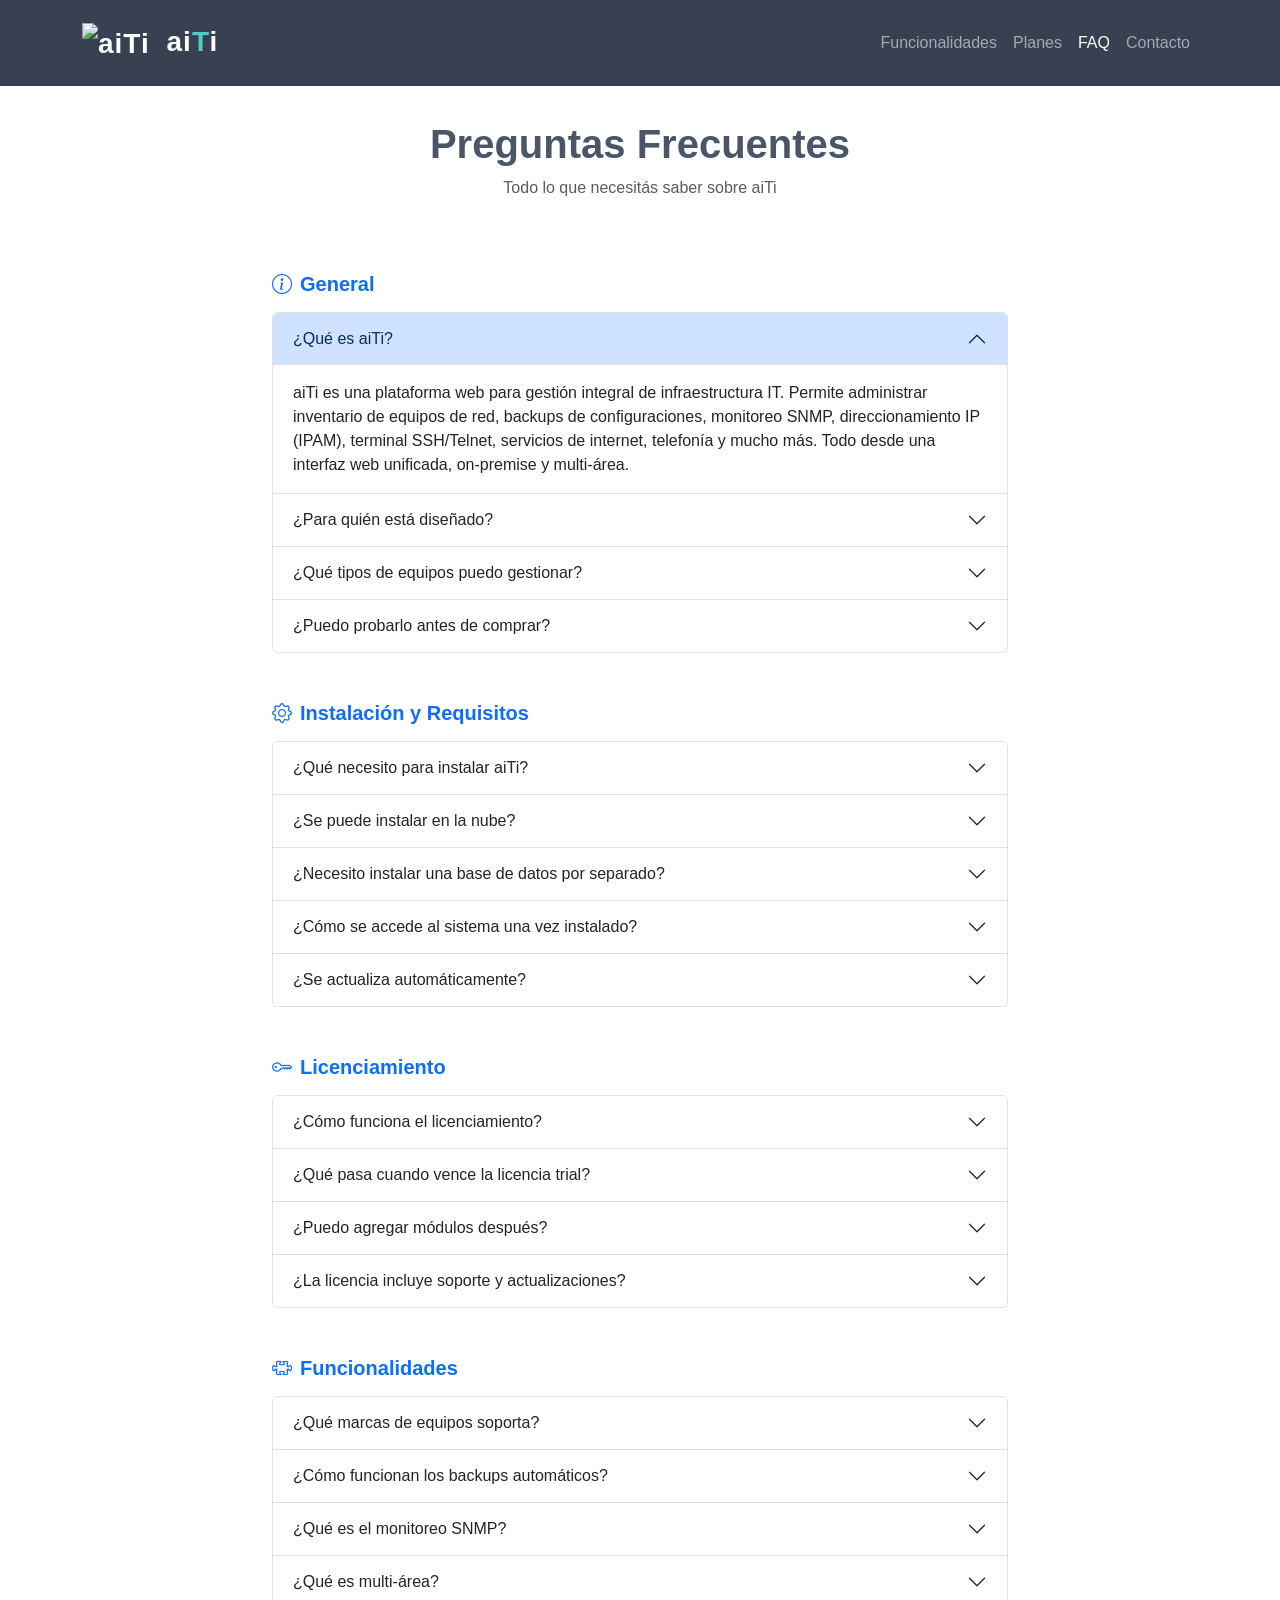
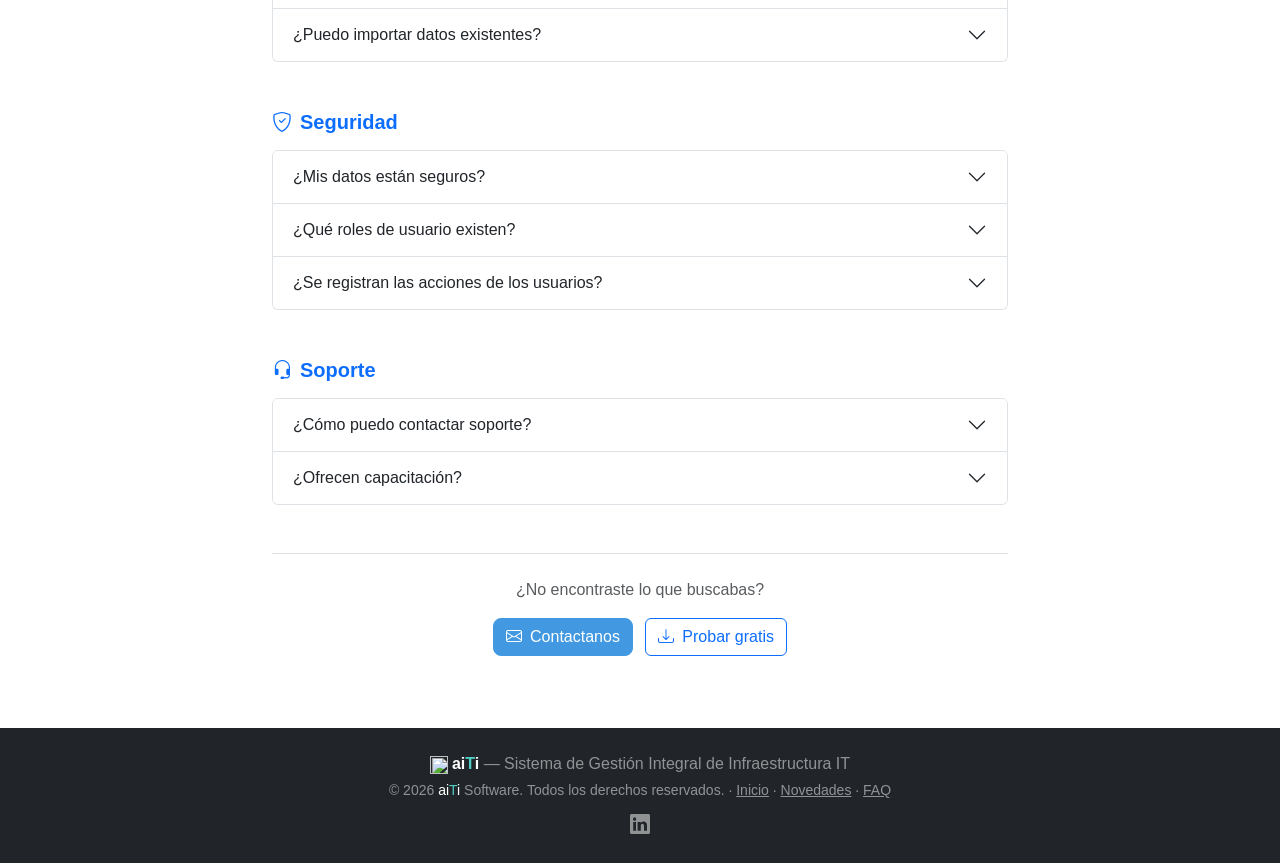
==== faq.html @ d8a9016a "feat: FAQ actualizada, novedades, imagenes LinkedIn, OG tags en todas las paginas" ====
<!DOCTYPE html>
<html lang="es">
<head>
    <meta charset="UTF-8">
    <meta name="viewport" content="width=device-width, initial-scale=1.0">
    <title>Preguntas Frecuentes - aiTi</title>
    <link rel="icon" type="image/svg+xml" href="img/favicon.svg">
    <meta name="description" content="Preguntas frecuentes sobre aiTi: instalación, licencias, funcionalidades, requisitos y soporte.">

    <!-- Open Graph -->
    <meta property="og:title" content="FAQ - aiTi">
    <meta property="og:description" content="Respuestas a las preguntas más comunes sobre aiTi.">
    <meta property="og:image" content="https://aiti.com.ar/img/og-cover.png">
    <meta property="og:url" content="https://aiti.com.ar/faq.html">

    <!-- Bootstrap 5 -->
    <link href="https://cdn.jsdelivr.net/npm/bootstrap@5.3.0/dist/css/bootstrap.min.css" rel="stylesheet">
    <link href="https://cdn.jsdelivr.net/npm/bootstrap-icons@1.10.0/font/bootstrap-icons.css" rel="stylesheet">
    <link href="css/style.css" rel="stylesheet">

    <!-- Google Analytics -->
    <script async src="https://www.googletagmanager.com/gtag/js?id=G-GTPKG0YPS8"></script>
    <script>
        window.dataLayer = window.dataLayer || [];
        function gtag(){dataLayer.push(arguments);}
        gtag('js', new Date());
        gtag('config', 'G-GTPKG0YPS8');
    </script>
</head>
<body>

    <!-- Navbar -->
    <nav class="navbar navbar-expand-lg navbar-dark fixed-top" id="mainNav" style="background: rgba(45, 55, 72, 0.95); backdrop-filter: blur(10px);">
        <div class="container">
            <a class="navbar-brand fw-bold fs-3" href="index.html">
                <img src="img/logo_aiti_icon.svg" alt="aiTi" width="40" height="40" class="me-2" style="vertical-align: middle;">
                <span style="color:#fff;">ai</span><span style="color:#4ECDC4;">T</span><span style="color:#fff;">i</span>
            </a>
            <button class="navbar-toggler" type="button" data-bs-toggle="collapse" data-bs-target="#navbarNav">
                <span class="navbar-toggler-icon"></span>
            </button>
            <div class="collapse navbar-collapse" id="navbarNav">
                <ul class="navbar-nav ms-auto">
                    <li class="nav-item"><a class="nav-link" href="index.html#funcionalidades">Funcionalidades</a></li>
                    <li class="nav-item"><a class="nav-link" href="index.html#planes">Planes</a></li>
                    <li class="nav-item"><a class="nav-link active" href="faq.html">FAQ</a></li>
                    <li class="nav-item"><a class="nav-link" href="index.html#contacto">Contacto</a></li>
                </ul>
            </div>
        </div>
    </nav>

    <!-- Header -->
    <section class="py-5" style="padding-top: 120px !important;">
        <div class="container">
            <div class="text-center mb-5">
                <h1 class="fw-bold">Preguntas Frecuentes</h1>
                <p class="text-muted">Todo lo que necesitás saber sobre aiTi</p>
            </div>

            <div class="row justify-content-center">
                <div class="col-lg-8">

                    <!-- GENERAL -->
                    <h5 class="fw-bold mt-4 mb-3 text-primary"><i class="bi bi-info-circle me-2"></i>General</h5>

                    <div class="accordion" id="faqGeneral">
                        <div class="accordion-item">
                            <h2 class="accordion-header">
                                <button class="accordion-button" type="button" data-bs-toggle="collapse" data-bs-target="#g1">
                                    ¿Qué es aiTi?
                                </button>
                            </h2>
                            <div id="g1" class="accordion-collapse collapse show" data-bs-parent="#faqGeneral">
                                <div class="accordion-body">
                                    aiTi es una plataforma web para gestión integral de infraestructura IT. Permite administrar inventario de equipos de red, backups de configuraciones, monitoreo SNMP, direccionamiento IP (IPAM), terminal SSH/Telnet, servicios de internet, telefonía y mucho más. Todo desde una interfaz web unificada, on-premise y multi-área.
                                </div>
                            </div>
                        </div>
                        <div class="accordion-item">
                            <h2 class="accordion-header">
                                <button class="accordion-button collapsed" type="button" data-bs-toggle="collapse" data-bs-target="#g2">
                                    ¿Para quién está diseñado?
                                </button>
                            </h2>
                            <div id="g2" class="accordion-collapse collapse" data-bs-parent="#faqGeneral">
                                <div class="accordion-body">
                                    Para equipos de IT de organizaciones medianas y grandes: áreas de Redes, Telefonía, Soporte, Infraestructura. Ideal para empresas, organismos públicos, universidades y cualquier entidad que gestione equipos de red y necesite trazabilidad, backups automáticos y control de acceso por área.
                                </div>
                            </div>
                        </div>
                        <div class="accordion-item">
                            <h2 class="accordion-header">
                                <button class="accordion-button collapsed" type="button" data-bs-toggle="collapse" data-bs-target="#g3">
                                    ¿Qué tipos de equipos puedo gestionar?
                                </button>
                            </h2>
                            <div id="g3" class="accordion-collapse collapse" data-bs-parent="#faqGeneral">
                                <div class="accordion-body">
                                    Cualquier equipo de infraestructura IT: routers, switches, firewalls, access points, servidores, PCs, impresoras, centrales telefónicas, UPS, teléfonos IP, gateways VoIP, NAS, y accesorios (SFP, power injectors, etc.). El sistema es completamente configurable en tipos, marcas y modelos.
                                </div>
                            </div>
                        </div>
                        <div class="accordion-item">
                            <h2 class="accordion-header">
                                <button class="accordion-button collapsed" type="button" data-bs-toggle="collapse" data-bs-target="#g4">
                                    ¿Puedo probarlo antes de comprar?
                                </button>
                            </h2>
                            <div id="g4" class="accordion-collapse collapse" data-bs-parent="#faqGeneral">
                                <div class="accordion-body">
                                    Sí. Ofrecemos 30 días de evaluación gratuita con todas las funcionalidades habilitadas, sin tarjeta de crédito ni compromiso. Descargá el instalador desde la sección <a href="index.html#descarga">Descarga</a>.
                                </div>
                            </div>
                        </div>
                    </div>

                    <!-- INSTALACIÓN -->
                    <h5 class="fw-bold mt-5 mb-3 text-primary"><i class="bi bi-gear me-2"></i>Instalación y Requisitos</h5>

                    <div class="accordion" id="faqInstalacion">
                        <div class="accordion-item">
                            <h2 class="accordion-header">
                                <button class="accordion-button collapsed" type="button" data-bs-toggle="collapse" data-bs-target="#i1">
                                    ¿Qué necesito para instalar aiTi?
                                </button>
                            </h2>
                            <div id="i1" class="accordion-collapse collapse" data-bs-parent="#faqInstalacion">
                                <div class="accordion-body">
                                    Un servidor Windows (10 Pro 64-bit o Server 2022) con al menos 4 GB RAM, 20 GB de disco y acceso a la red LAN. No se requieren dependencias externas: todo viene incluido en el instalador. La instalación tarda aproximadamente 10 minutos.
                                </div>
                            </div>
                        </div>
                        <div class="accordion-item">
                            <h2 class="accordion-header">
                                <button class="accordion-button collapsed" type="button" data-bs-toggle="collapse" data-bs-target="#i2">
                                    ¿Se puede instalar en la nube?
                                </button>
                            </h2>
                            <div id="i2" class="accordion-collapse collapse" data-bs-parent="#faqInstalacion">
                                <div class="accordion-body">
                                    Sí. Podés instalar aiTi en un VPS Windows (AWS, Azure, DigitalOcean, etc.) y conectarlo a tu red via VPN. De esta forma obtenés alta disponibilidad sin invertir en hardware propio. El sistema necesita acceso a la LAN para las funciones de backup SSH y monitoreo SNMP.
                                </div>
                            </div>
                        </div>
                        <div class="accordion-item">
                            <h2 class="accordion-header">
                                <button class="accordion-button collapsed" type="button" data-bs-toggle="collapse" data-bs-target="#i3">
                                    ¿Necesito instalar una base de datos por separado?
                                </button>
                            </h2>
                            <div id="i3" class="accordion-collapse collapse" data-bs-parent="#faqInstalacion">
                                <div class="accordion-body">
                                    No. El instalador incluye y configura automáticamente la base de datos de alto rendimiento. No es necesario instalar ni administrar nada adicional.
                                </div>
                            </div>
                        </div>
                        <div class="accordion-item">
                            <h2 class="accordion-header">
                                <button class="accordion-button collapsed" type="button" data-bs-toggle="collapse" data-bs-target="#i4">
                                    ¿Cómo se accede al sistema una vez instalado?
                                </button>
                            </h2>
                            <div id="i4" class="accordion-collapse collapse" data-bs-parent="#faqInstalacion">
                                <div class="accordion-body">
                                    Desde cualquier navegador web en la red local, ingresando la dirección del servidor (ej: https://sgir.empresa.local). El acceso es via HTTPS con certificado SSL incluido. Compatible con Chrome, Firefox, Edge y Safari.
                                </div>
                            </div>
                        </div>
                        <div class="accordion-item">
                            <h2 class="accordion-header">
                                <button class="accordion-button collapsed" type="button" data-bs-toggle="collapse" data-bs-target="#i5">
                                    ¿Se actualiza automáticamente?
                                </button>
                            </h2>
                            <div id="i5" class="accordion-collapse collapse" data-bs-parent="#faqInstalacion">
                                <div class="accordion-body">
                                    Las actualizaciones se aplican manualmente ejecutando un script que descarga la última versión, aplica cambios en la base de datos y reinicia los servicios. El proceso tarda menos de 2 minutos y no requiere reinstalación.
                                </div>
                            </div>
                        </div>
                    </div>

                    <!-- LICENCIAMIENTO -->
                    <h5 class="fw-bold mt-5 mb-3 text-primary"><i class="bi bi-key me-2"></i>Licenciamiento</h5>

                    <div class="accordion" id="faqLicencia">
                        <div class="accordion-item">
                            <h2 class="accordion-header">
                                <button class="accordion-button collapsed" type="button" data-bs-toggle="collapse" data-bs-target="#l1">
                                    ¿Cómo funciona el licenciamiento?
                                </button>
                            </h2>
                            <div id="l1" class="accordion-collapse collapse" data-bs-parent="#faqLicencia">
                                <div class="accordion-body">
                                    aiTi usa licencia perpetua (pagás una vez, usás para siempre). La licencia se vincula a un servidor específico y define los módulos habilitados y los límites de recursos (cantidad de equipos, usuarios, sitios y grupos).
                                </div>
                            </div>
                        </div>
                        <div class="accordion-item">
                            <h2 class="accordion-header">
                                <button class="accordion-button collapsed" type="button" data-bs-toggle="collapse" data-bs-target="#l2">
                                    ¿Qué pasa cuando vence la licencia trial?
                                </button>
                            </h2>
                            <div id="l2" class="accordion-collapse collapse" data-bs-parent="#faqLicencia">
                                <div class="accordion-body">
                                    Después de los 30 días de evaluación, el sistema sigue funcionando en modo lectura (podés consultar datos pero no crear/editar). Para seguir operando, necesitás activar una licencia comercial. Tus datos nunca se pierden.
                                </div>
                            </div>
                        </div>
                        <div class="accordion-item">
                            <h2 class="accordion-header">
                                <button class="accordion-button collapsed" type="button" data-bs-toggle="collapse" data-bs-target="#l3">
                                    ¿Puedo agregar módulos después?
                                </button>
                            </h2>
                            <div id="l3" class="accordion-collapse collapse" data-bs-parent="#faqLicencia">
                                <div class="accordion-body">
                                    Sí. Podés empezar con los módulos que necesitás y agregar más en cualquier momento. Solo se genera una nueva licencia con los módulos adicionales, sin reinstalar ni perder datos.
                                </div>
                            </div>
                        </div>
                        <div class="accordion-item">
                            <h2 class="accordion-header">
                                <button class="accordion-button collapsed" type="button" data-bs-toggle="collapse" data-bs-target="#l4">
                                    ¿La licencia incluye soporte y actualizaciones?
                                </button>
                            </h2>
                            <div id="l4" class="accordion-collapse collapse" data-bs-parent="#faqLicencia">
                                <div class="accordion-body">
                                    La licencia perpetua incluye actualizaciones del primer año. Después, las actualizaciones y soporte técnico se contratan por separado con un plan anual opcional.
                                </div>
                            </div>
                        </div>
                    </div>

                    <!-- FUNCIONALIDADES -->
                    <h5 class="fw-bold mt-5 mb-3 text-primary"><i class="bi bi-puzzle me-2"></i>Funcionalidades</h5>

                    <div class="accordion" id="faqFuncionalidades">
                        <div class="accordion-item">
                            <h2 class="accordion-header">
                                <button class="accordion-button collapsed" type="button" data-bs-toggle="collapse" data-bs-target="#f1">
                                    ¿Qué marcas de equipos soporta?
                                </button>
                            </h2>
                            <div id="f1" class="accordion-collapse collapse" data-bs-parent="#faqFuncionalidades">
                                <div class="accordion-body">
                                    Cualquier marca. El sistema es agnóstico al fabricante: Cisco, Fortinet, MikroTik, HP/Aruba, Juniper, Ubiquiti, TP-Link, Huawei, etc. Los catálogos de tipos, marcas y modelos son completamente configurables. Para backups SSH funciona con cualquier equipo que acepte conexión SSH o Telnet.
                                </div>
                            </div>
                        </div>
                        <div class="accordion-item">
                            <h2 class="accordion-header">
                                <button class="accordion-button collapsed" type="button" data-bs-toggle="collapse" data-bs-target="#f2">
                                    ¿Cómo funcionan los backups automáticos?
                                </button>
                            </h2>
                            <div id="f2" class="accordion-collapse collapse" data-bs-parent="#faqFuncionalidades">
                                <div class="accordion-body">
                                    El sistema se conecta a cada equipo via SSH o Telnet usando credenciales encriptadas, ejecuta los comandos configurados (ej: "show running-config") y almacena la salida como backup. Se programan automáticamente (diario, semanal, etc.) y se puede comparar versiones con diff visual para detectar cambios.
                                </div>
                            </div>
                        </div>
                        <div class="accordion-item">
                            <h2 class="accordion-header">
                                <button class="accordion-button collapsed" type="button" data-bs-toggle="collapse" data-bs-target="#f3">
                                    ¿Qué es el monitoreo SNMP?
                                </button>
                            </h2>
                            <div id="f3" class="accordion-collapse collapse" data-bs-parent="#faqFuncionalidades">
                                <div class="accordion-body">
                                    El módulo de monitoreo consulta periódicamente a los equipos via protocolo SNMP para obtener métricas en tiempo real: CPU, memoria, tráfico de interfaces, temperatura, toner de impresoras, etc. Genera gráficos históricos, alertas por umbral y reportes de disponibilidad.
                                </div>
                            </div>
                        </div>
                        <div class="accordion-item">
                            <h2 class="accordion-header">
                                <button class="accordion-button collapsed" type="button" data-bs-toggle="collapse" data-bs-target="#f4">
                                    ¿Qué es multi-área?
                                </button>
                            </h2>
                            <div id="f4" class="accordion-collapse collapse" data-bs-parent="#faqFuncionalidades">
                                <div class="accordion-body">
                                    El sistema permite que múltiples equipos de trabajo (Redes, Telefonía, Soporte, etc.) operen de forma aislada dentro de la misma instalación. Cada área ve solo sus equipos, usuarios y módulos habilitados. Un usuario puede pertenecer a más de un área y cambiar entre ellas sin cerrar sesión.
                                </div>
                            </div>
                        </div>
                        <div class="accordion-item">
                            <h2 class="accordion-header">
                                <button class="accordion-button collapsed" type="button" data-bs-toggle="collapse" data-bs-target="#f5">
                                    ¿Puedo importar datos existentes?
                                </button>
                            </h2>
                            <div id="f5" class="accordion-collapse collapse" data-bs-parent="#faqFuncionalidades">
                                <div class="accordion-body">
                                    Sí. El módulo de importación masiva permite cargar equipos, sitios, servicios, personas y contactos desde archivos Excel. Incluye vista previa antes de importar, validación de datos y detección de duplicados.
                                </div>
                            </div>
                        </div>
                    </div>

                    <!-- SEGURIDAD -->
                    <h5 class="fw-bold mt-5 mb-3 text-primary"><i class="bi bi-shield-check me-2"></i>Seguridad</h5>

                    <div class="accordion" id="faqSeguridad">
                        <div class="accordion-item">
                            <h2 class="accordion-header">
                                <button class="accordion-button collapsed" type="button" data-bs-toggle="collapse" data-bs-target="#s1">
                                    ¿Mis datos están seguros?
                                </button>
                            </h2>
                            <div id="s1" class="accordion-collapse collapse" data-bs-parent="#faqSeguridad">
                                <div class="accordion-body">
                                    Sí. aiTi es 100% on-premise: tus datos nunca salen de tu servidor. Las credenciales SSH se almacenan encriptadas, el acceso es via HTTPS, y el sistema incluye auditoría completa de todas las acciones, bloqueo por intentos fallidos y control de sesiones activas.
                                </div>
                            </div>
                        </div>
                        <div class="accordion-item">
                            <h2 class="accordion-header">
                                <button class="accordion-button collapsed" type="button" data-bs-toggle="collapse" data-bs-target="#s2">
                                    ¿Qué roles de usuario existen?
                                </button>
                            </h2>
                            <div id="s2" class="accordion-collapse collapse" data-bs-parent="#faqSeguridad">
                                <div class="accordion-body">
                                    El sistema tiene 4 niveles de acceso: administrador general (configuración y gestión completa), administrador de área (CRUD dentro de su grupo), operador (crear equipos, ejecutar backups) y monitor (solo lectura). Cada rol ve únicamente lo que le corresponde.
                                </div>
                            </div>
                        </div>
                        <div class="accordion-item">
                            <h2 class="accordion-header">
                                <button class="accordion-button collapsed" type="button" data-bs-toggle="collapse" data-bs-target="#s3">
                                    ¿Se registran las acciones de los usuarios?
                                </button>
                            </h2>
                            <div id="s3" class="accordion-collapse collapse" data-bs-parent="#faqSeguridad">
                                <div class="accordion-body">
                                    Sí. Toda acción crítica (crear, editar, eliminar equipos, ejecutar backups, cambios de configuración) queda registrada con usuario, fecha, hora e IP. Los logs de auditoría son consultables desde el sistema con filtros avanzados.
                                </div>
                            </div>
                        </div>
                    </div>

                    <!-- SOPORTE -->
                    <h5 class="fw-bold mt-5 mb-3 text-primary"><i class="bi bi-headset me-2"></i>Soporte</h5>

                    <div class="accordion" id="faqSoporte">
                        <div class="accordion-item">
                            <h2 class="accordion-header">
                                <button class="accordion-button collapsed" type="button" data-bs-toggle="collapse" data-bs-target="#sp1">
                                    ¿Cómo puedo contactar soporte?
                                </button>
                            </h2>
                            <div id="sp1" class="accordion-collapse collapse" data-bs-parent="#faqSoporte">
                                <div class="accordion-body">
                                    Escribinos a <a href="mailto:info@aiti.com.ar">info@aiti.com.ar</a>. El soporte técnico responde en horario laboral (lunes a viernes, 9 a 18hs Argentina).
                                </div>
                            </div>
                        </div>
                        <div class="accordion-item">
                            <h2 class="accordion-header">
                                <button class="accordion-button collapsed" type="button" data-bs-toggle="collapse" data-bs-target="#sp2">
                                    ¿Ofrecen capacitación?
                                </button>
                            </h2>
                            <div id="sp2" class="accordion-collapse collapse" data-bs-parent="#faqSoporte">
                                <div class="accordion-body">
                                    Sí. Ofrecemos capacitación remota para el equipo de IT. El sistema también incluye ayuda contextual en cada pantalla, tour guiado para nuevos usuarios y video de instalación.
                                </div>
                            </div>
                        </div>
                    </div>

                    <!-- CTA -->
                    <div class="text-center mt-5 py-4 border-top">
                        <p class="text-muted mb-3">¿No encontraste lo que buscabas?</p>
                        <a href="index.html#contacto" class="btn btn-primary">
                            <i class="bi bi-envelope me-2"></i>Contactanos
                        </a>
                        <a href="index.html#descarga" class="btn btn-outline-primary ms-2">
                            <i class="bi bi-download me-2"></i>Probar gratis
                        </a>
                    </div>

                </div>
            </div>
        </div>
    </section>

    <!-- Footer -->
    <footer class="py-4 bg-dark text-white-50">
        <div class="container text-center">
            <p class="mb-1"><img src="img/logo_aiti_icon.svg" alt="" width="18" height="18" class="me-1"><strong><span style="color:#fff;">ai</span><span style="color:#4ECDC4;">T</span><span style="color:#fff;">i</span></strong> — Sistema de Gestión Integral de Infraestructura IT</p>
            <p class="mb-2 small">© 2026 <span style="color:#fff;">ai</span><span style="color:#4ECDC4;">T</span><span style="color:#fff;">i</span> Software. Todos los derechos reservados. · <a href="index.html" class="text-white-50">Inicio</a> · <a href="novedades.html" class="text-white-50">Novedades</a> · <a href="faq.html" class="text-white-50">FAQ</a></p>
            <a href="https://www.linkedin.com/company/aiti-software" target="_blank" rel="noopener" class="text-white-50" title="Seguinos en LinkedIn"><i class="bi bi-linkedin fs-5"></i></a>
        </div>
    </footer>

    <script src="https://cdn.jsdelivr.net/npm/bootstrap@5.3.0/dist/js/bootstrap.bundle.min.js"></script>
</body>
</html>
---- css/style.css ----
/* ============================================================================
   AiTi - Landing Page Styles
   Estilo glassmorphism similar al producto
   ============================================================================ */

:root {
    --primary: #4299e1;
    --primary-dark: #3182ce;
    --primary-light: #63b3ed;
    --gradient-start: #667eea;
    --gradient-end: #764ba2;
}

/* General */
body {
    font-family: 'Segoe UI', Tahoma, Geneva, Verdana, sans-serif;
    color: #4a5568;
}

/* Navbar */
#mainNav {
    background: transparent;
    transition: all 0.3s ease;
    padding: 1rem 0;
}

#mainNav.scrolled {
    background: rgba(45, 55, 72, 0.95) !important;
    backdrop-filter: blur(10px);
    padding: 0.5rem 0;
    box-shadow: 0 2px 20px rgba(0, 0, 0, 0.3);
}

.navbar-brand {
    letter-spacing: 1px;
}

/* Hero */
.hero-section {
    min-height: 100vh;
    background: linear-gradient(135deg, var(--gradient-start) 0%, var(--gradient-end) 100%);
    padding-top: 80px;
    position: relative;
    overflow: hidden;
}

.hero-section::before {
    content: '';
    position: absolute;
    top: 0;
    left: 0;
    right: 0;
    bottom: 0;
    background: url("data:image/svg+xml,%3Csvg width='60' height='60' viewBox='0 0 60 60' xmlns='http://www.w3.org/2000/svg'%3E%3Cg fill='none' fill-rule='evenodd'%3E%3Cg fill='%23ffffff' fill-opacity='0.05'%3E%3Cpath d='M36 34v-4h-2v4h-4v2h4v4h2v-4h4v-2h-4zm0-30V0h-2v4h-4v2h4v4h2V6h4V4h-4zM6 34v-4H4v4H0v2h4v4h2v-4h4v-2H6zM6 4V0H4v4H0v2h4v4h2V6h4V4H6z'/%3E%3C/g%3E%3C/g%3E%3C/svg%3E");
}

/* Hero Mockup */
.hero-mockup {
    perspective: 1000px;
}

.mockup-window {
    background: rgba(255, 255, 255, 0.1);
    backdrop-filter: blur(10px);
    border-radius: 12px;
    border: 1px solid rgba(255, 255, 255, 0.2);
    overflow: hidden;
    box-shadow: 0 20px 60px rgba(0, 0, 0, 0.3);
    transform: rotateY(-5deg) rotateX(2deg);
    transition: transform 0.3s ease;
}

.mockup-window:hover {
    transform: rotateY(0) rotateX(0);
}

.mockup-header {
    background: rgba(0, 0, 0, 0.3);
    padding: 10px 15px;
    display: flex;
    gap: 6px;
}

.dot {
    width: 10px;
    height: 10px;
    border-radius: 50%;
}
.dot.red { background: #ff5f56; }
.dot.yellow { background: #ffbd2e; }
.dot.green { background: #27c93f; }

.mockup-body {
    display: flex;
    min-height: 250px;
    padding: 15px;
    gap: 15px;
}

.mockup-sidebar {
    width: 50px;
    background: rgba(255, 255, 255, 0.1);
    border-radius: 8px;
}

.mockup-content {
    flex: 1;
    display: flex;
    flex-direction: column;
    gap: 10px;
}

.mockup-card {
    height: 40px;
    background: rgba(255, 255, 255, 0.15);
    border-radius: 8px;
}

.mockup-table {
    flex: 1;
    background: rgba(255, 255, 255, 0.08);
    border-radius: 8px;
}

/* Feature Cards */
.feature-card {
    background: #fff;
    border-radius: 12px;
    padding: 1.25rem;
    height: 100%;
    border: 1px solid #e2e8f0;
    transition: all 0.3s ease;
}

.feature-card h5 {
    font-size: 1rem;
    margin-bottom: 0.4rem;
}

.feature-card p {
    font-size: 0.85rem;
    margin-bottom: 0;
    line-height: 1.4;
}

/* Feature Modal Image Carousel */
#featureCurrentImg {
    transition: opacity 0.15s ease;
}

#featureModal .btn-dark.rounded-circle:hover {
    opacity: 1 !important;
}

.feature-card:hover {
    transform: translateY(-5px);
    box-shadow: 0 10px 40px rgba(66, 153, 225, 0.15);
    border-color: var(--primary-light);
}

.feature-icon {
    width: 40px;
    height: 40px;
    background: linear-gradient(135deg, var(--primary), var(--primary-dark));
    border-radius: 10px;
    display: flex;
    align-items: center;
    justify-content: center;
    margin-bottom: 0.75rem;
    color: white;
    font-size: 1.1rem;
}

/* Benefit Cards */
.benefit-card {
    background: #fff;
    border-radius: 16px;
    padding: 2rem 1.5rem;
    height: 100%;
    border: 1px solid #e2e8f0;
    transition: all 0.3s ease;
}

.benefit-card:hover {
    transform: translateY(-3px);
    box-shadow: 0 8px 30px rgba(0, 0, 0, 0.08);
}

/* Download Card */
.download-card {
    background: #fff;
    border-radius: 16px;
    padding: 2.5rem;
    border: 1px solid #e2e8f0;
    box-shadow: 0 4px 20px rgba(0, 0, 0, 0.05);
}

/* Buttons */
.btn-primary {
    background: var(--primary);
    border-color: var(--primary);
    border-radius: 8px;
    font-weight: 500;
}

.btn-primary:hover {
    background: var(--primary-dark);
    border-color: var(--primary-dark);
    transform: translateY(-1px);
}

.btn-outline-light:hover {
    transform: translateY(-1px);
}

/* Table */
.table-primary {
    background-color: rgba(66, 153, 225, 0.1) !important;
}

.table-primary th {
    color: #2d3748;
    font-weight: 600;
}

/* Responsive */
@media (max-width: 768px) {
    .hero-section {
        padding-top: 100px;
        text-align: center;
    }
    
    .hero-section .d-flex {
        justify-content: center;
        flex-wrap: wrap;
    }
    
    .display-4 {
        font-size: 2rem;
    }
}

/* Mobile navbar menu */
@media (max-width: 991px) {
    #navbarNav {
        background: rgba(30, 40, 60, 0.97);
        backdrop-filter: blur(12px);
        border-radius: 12px;
        padding: 1rem 1.5rem;
        margin-top: 0.75rem;
        text-align: center;
    }

    #navbarNav .nav-link {
        padding: 0.6rem 0;
        font-size: 1.1rem !important;
        border-bottom: 1px solid rgba(255, 255, 255, 0.08);
    }

    #navbarNav .nav-item:last-child .nav-link {
        border-bottom: none;
    }
}

/* Smooth scroll */
html {
    scroll-behavior: smooth;
}

/* Section spacing */
section {
    scroll-margin-top: 70px;
}

/* ============================================================================
   Sección Instalación
   ============================================================================ */

.install-step {
    padding: 1rem 0.5rem;
    border-radius: 12px;
    transition: transform 0.2s, box-shadow 0.2s;
}

.install-step:hover {
    transform: translateY(-4px);
    box-shadow: 0 8px 24px rgba(0,0,0,0.1);
    background: white;
}

.step-number {
    width: 28px;
    height: 28px;
    background: var(--primary);
    color: white;
    border-radius: 50%;
    display: inline-flex;
    align-items: center;
    justify-content: center;
    font-weight: bold;
    font-size: 0.8rem;
    margin-bottom: 0.5rem;
}

.step-thumb {
    height: 60px;
    display: flex;
    align-items: center;
    justify-content: center;
}

#videoPlaceholder {
    min-height: 400px;
    border-radius: 12px;
}

/* ============================================================================
   Página Novedades / Changelog
   ============================================================================ */

.changelog-entry .card {
    border-left: 4px solid var(--primary) !important;
    transition: transform 0.2s, box-shadow 0.2s;
}

.changelog-entry .card:hover {
    transform: translateX(4px);
    box-shadow: 0 4px 20px rgba(0, 0, 0, 0.08);
}

.changelog-entry ul {
    padding-left: 1.2rem;
}

.changelog-entry ul li {
    margin-bottom: 0.3rem;
    color: #4a5568;
}
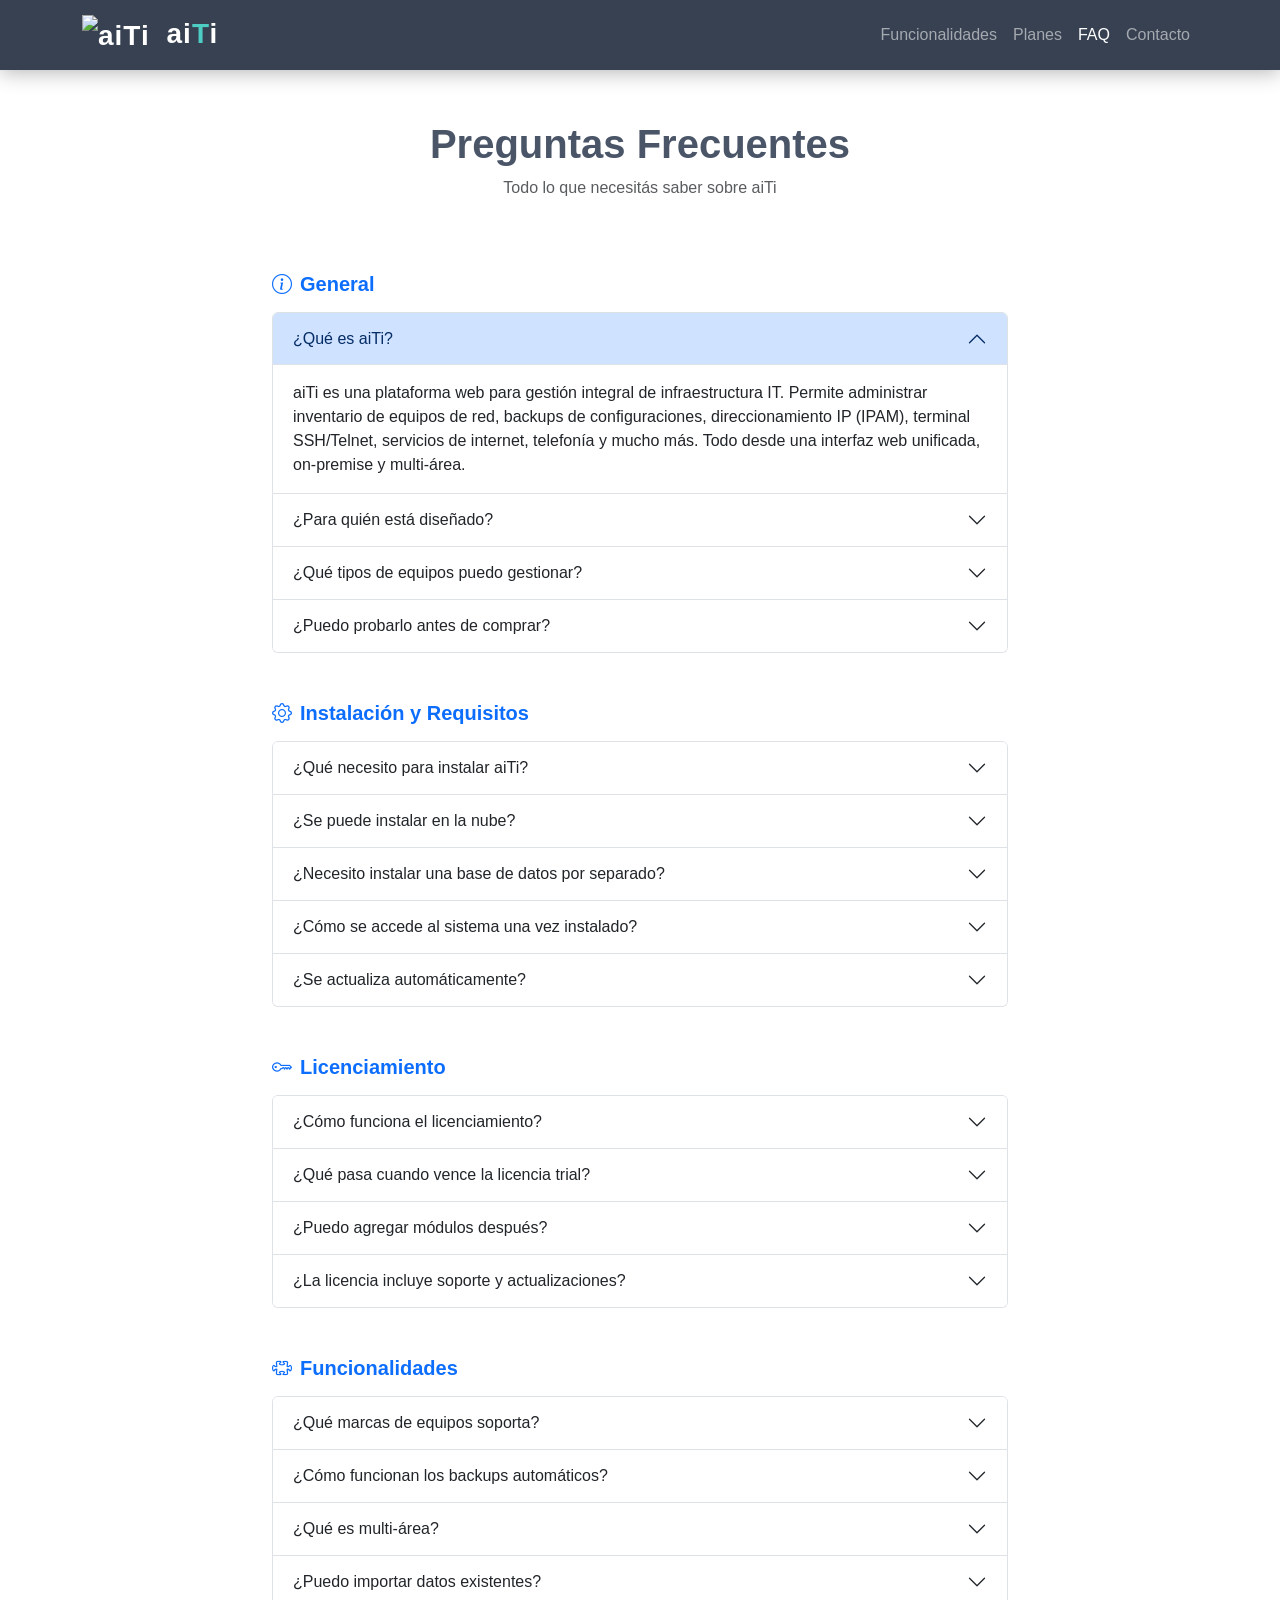
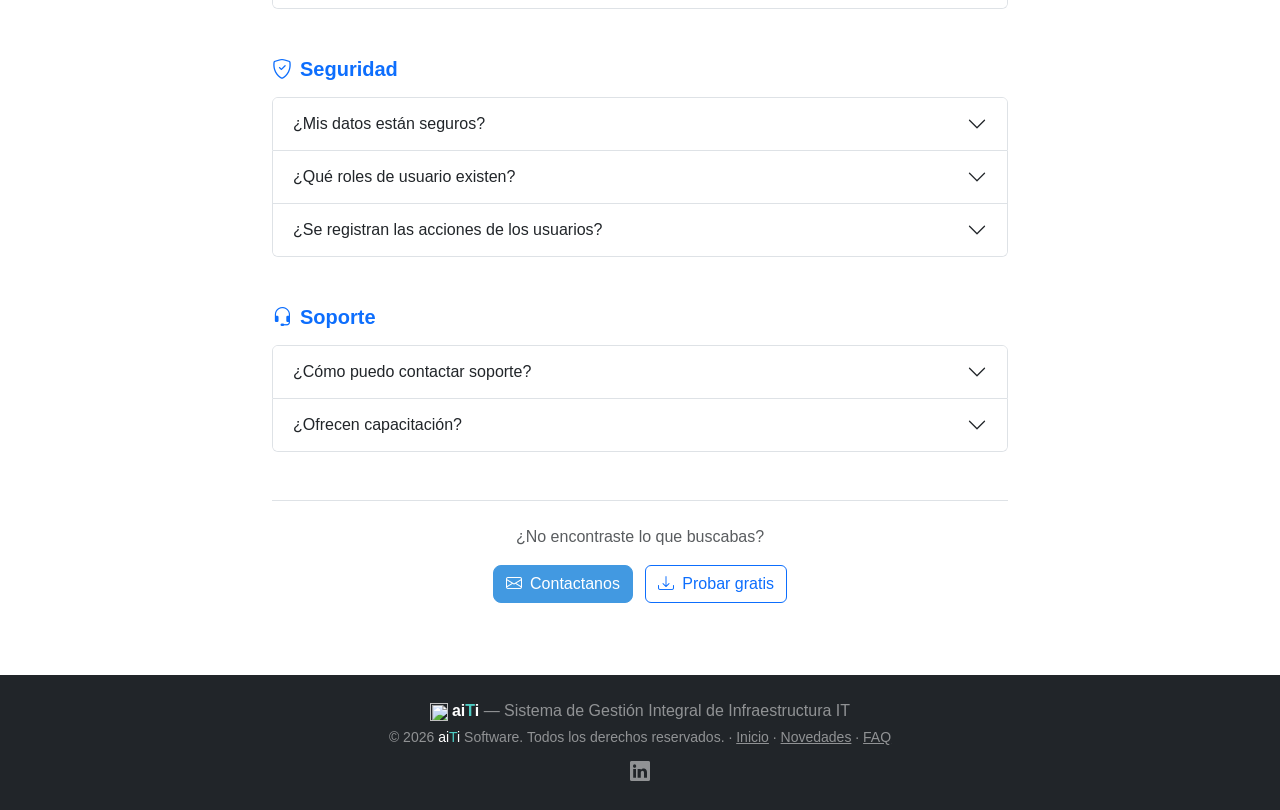
==== commit 8c48cef9: "remove: Monitoreo sacado de web publica (no esta listo para venta) - Card de Monitoreo removida de f" ====
--- a/faq.html
+++ b/faq.html
@@ -73,7 +73,7 @@
                             </h2>
                             <div id="g1" class="accordion-collapse collapse show" data-bs-parent="#faqGeneral">
                                 <div class="accordion-body">
-                                    aiTi es una plataforma web para gestión integral de infraestructura IT. Permite administrar inventario de equipos de red, backups de configuraciones, monitoreo SNMP, direccionamiento IP (IPAM), terminal SSH/Telnet, servicios de internet, telefonía y mucho más. Todo desde una interfaz web unificada, on-premise y multi-área.
+                                    aiTi es una plataforma web para gestión integral de infraestructura IT. Permite administrar inventario de equipos de red, backups de configuraciones, direccionamiento IP (IPAM), terminal SSH/Telnet, servicios de internet, telefonía y mucho más. Todo desde una interfaz web unificada, on-premise y multi-área.
                                 </div>
                             </div>
                         </div>
@@ -139,7 +139,7 @@
                             </h2>
                             <div id="i2" class="accordion-collapse collapse" data-bs-parent="#faqInstalacion">
                                 <div class="accordion-body">
-                                    Sí. Podés instalar aiTi en un VPS Windows (AWS, Azure, DigitalOcean, etc.) y conectarlo a tu red via VPN. De esta forma obtenés alta disponibilidad sin invertir en hardware propio. El sistema necesita acceso a la LAN para las funciones de backup SSH y monitoreo SNMP.
+                                    Sí. Podés instalar aiTi en un VPS Windows (AWS, Azure, DigitalOcean, etc.) y conectarlo a tu red via VPN. De esta forma obtenés alta disponibilidad sin invertir en hardware propio. El sistema necesita acceso a la LAN para las funciones de backup SSH y terminal remota.
                                 </div>
                             </div>
                         </div>
@@ -260,18 +260,6 @@
                             <div id="f2" class="accordion-collapse collapse" data-bs-parent="#faqFuncionalidades">
                                 <div class="accordion-body">
                                     El sistema se conecta a cada equipo via SSH o Telnet usando credenciales encriptadas, ejecuta los comandos configurados (ej: "show running-config") y almacena la salida como backup. Se programan automáticamente (diario, semanal, etc.) y se puede comparar versiones con diff visual para detectar cambios.
-                                </div>
-                            </div>
-                        </div>
-                        <div class="accordion-item">
-                            <h2 class="accordion-header">
-                                <button class="accordion-button collapsed" type="button" data-bs-toggle="collapse" data-bs-target="#f3">
-                                    ¿Qué es el monitoreo SNMP?
-                                </button>
-                            </h2>
-                            <div id="f3" class="accordion-collapse collapse" data-bs-parent="#faqFuncionalidades">
-                                <div class="accordion-body">
-                                    El módulo de monitoreo consulta periódicamente a los equipos via protocolo SNMP para obtener métricas en tiempo real: CPU, memoria, tráfico de interfaces, temperatura, toner de impresoras, etc. Genera gráficos históricos, alertas por umbral y reportes de disponibilidad.
                                 </div>
                             </div>
                         </div>
--- a/css/style.css
+++ b/css/style.css
@@ -19,9 +19,11 @@
 
 /* Navbar */
 #mainNav {
-    background: transparent;
+    background: rgba(45, 55, 72, 0.95) !important;
+    backdrop-filter: blur(10px);
+    padding: 0.5rem 0;
+    box-shadow: 0 2px 20px rgba(0, 0, 0, 0.3);
     transition: all 0.3s ease;
-    padding: 1rem 0;
 }
 
 #mainNav.scrolled {
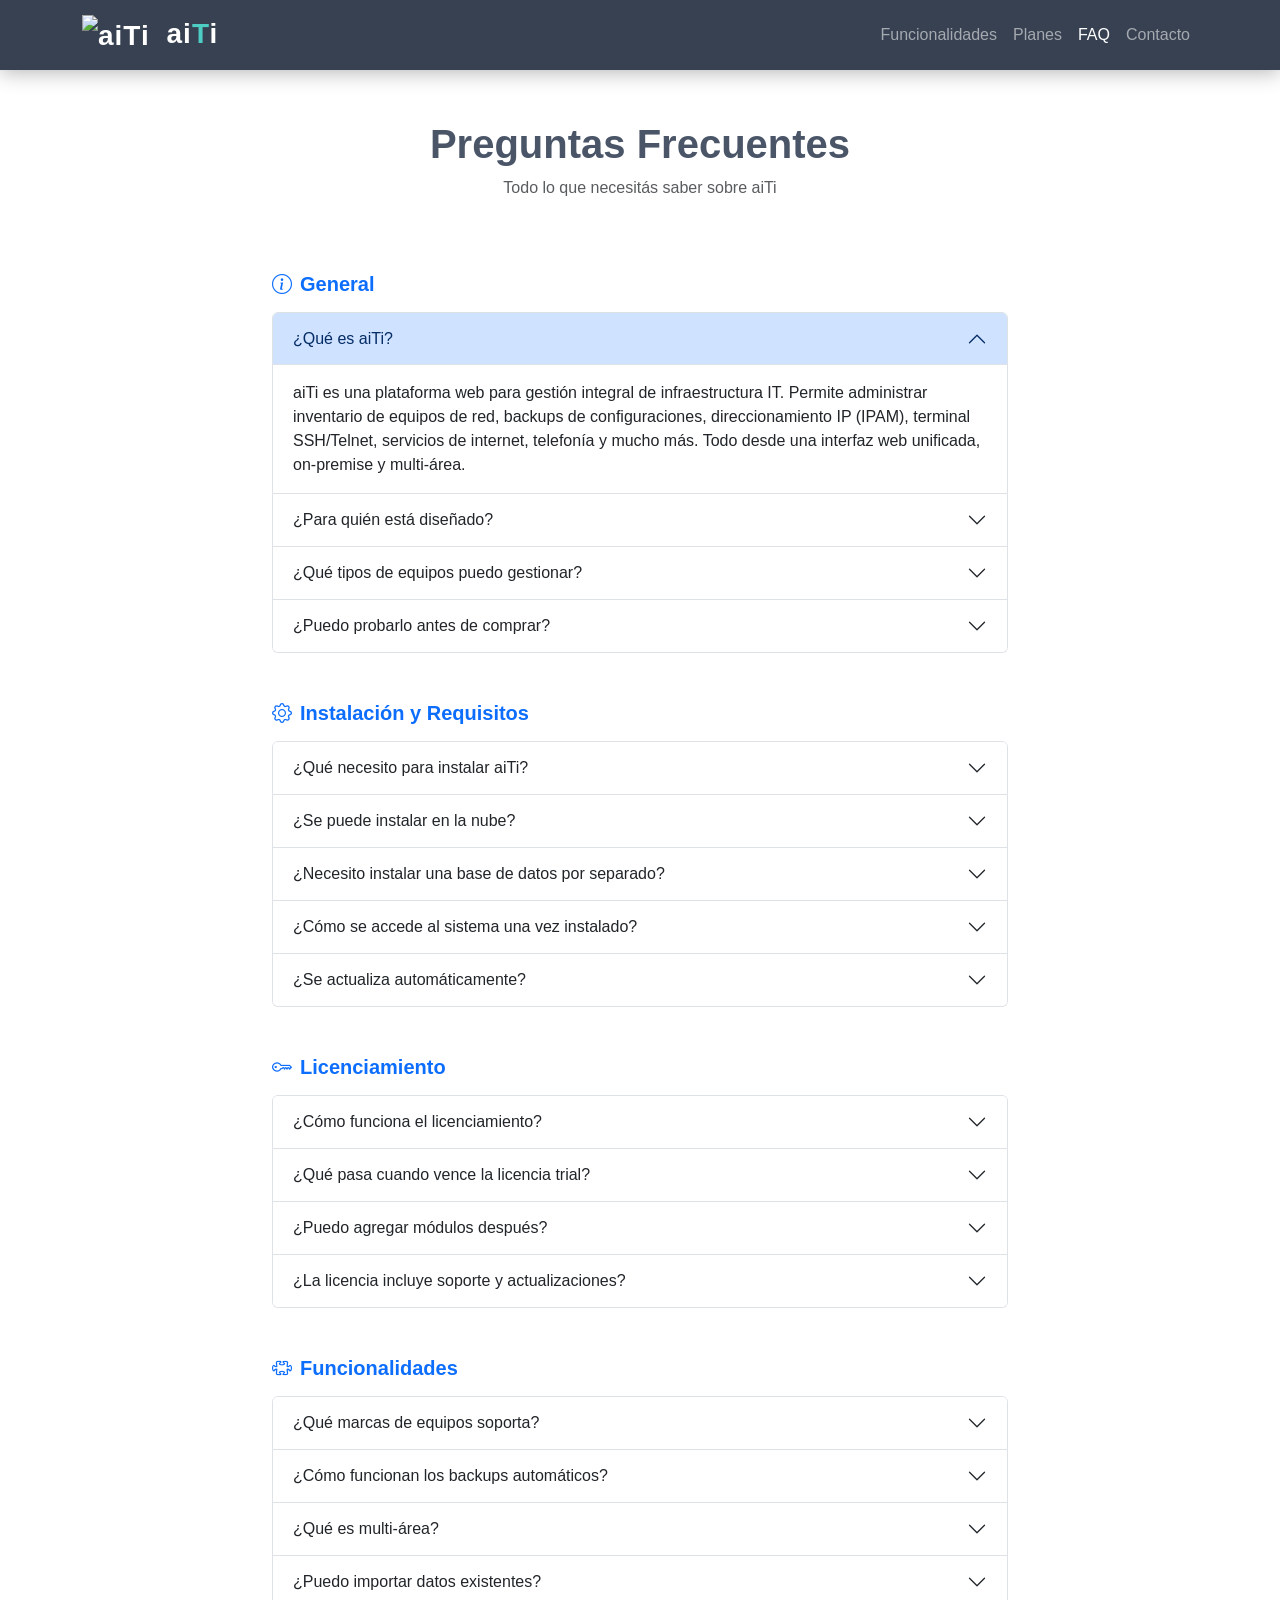
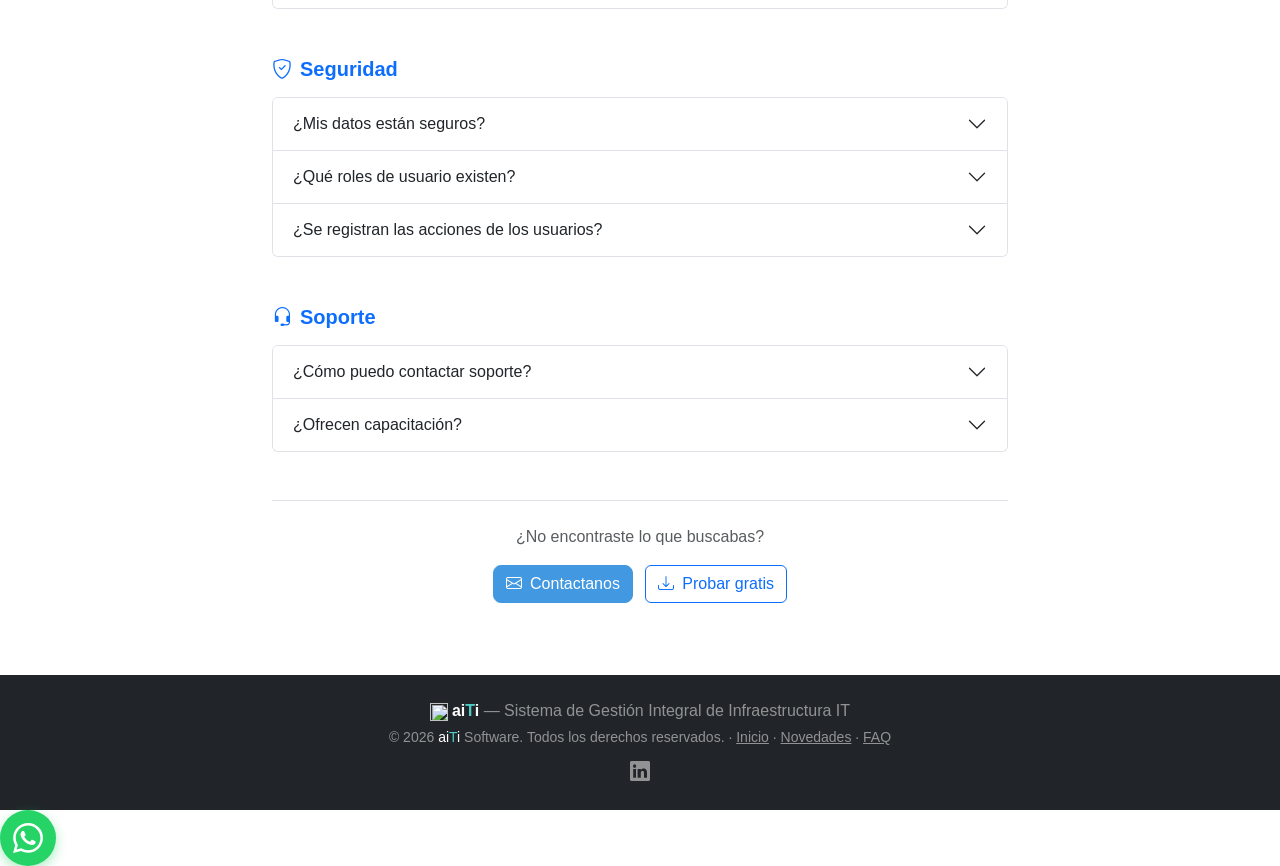
==== commit 11203296: "Actualización de contenido web: style.css, faq, index, novedades, probar" ====
--- a/faq.html
+++ b/faq.html
@@ -259,7 +259,7 @@
                             </h2>
                             <div id="f2" class="accordion-collapse collapse" data-bs-parent="#faqFuncionalidades">
                                 <div class="accordion-body">
-                                    El sistema se conecta a cada equipo via SSH o Telnet usando credenciales encriptadas, ejecuta los comandos configurados (ej: "show running-config") y almacena la salida como backup. Se programan automáticamente (diario, semanal, etc.) y se puede comparar versiones con diff visual para detectar cambios.
+                                    El sistema se conecta a cada equipo via SSH o Telnet usando credenciales encriptadas, ejecuta los comandos configurados (ej: "show running-config") y almacena la salida como backup. Se programan automáticamente (diario, semanal, etc.) y cada vez que hay un backup nuevo, se compara automáticamente con el anterior: si detecta cambios que nadie registró, genera una alerta y queda pendiente de revisión. También puede ver el diff visual completo entre cualquier par de backups.
                                 </div>
                             </div>
                         </div>
@@ -386,6 +386,11 @@
         </div>
     </footer>
 
+    <!-- WhatsApp Floating Button -->
+    <a href="https://wa.me/5491166814229?text=Hola%2C%20quiero%20información%20sobre%20aiTi" target="_blank" rel="noopener" class="whatsapp-float" title="Chateá con nosotros por WhatsApp">
+        <svg xmlns="http://www.w3.org/2000/svg" viewBox="0 0 24 24"><path d="M17.472 14.382c-.297-.149-1.758-.867-2.03-.967-.273-.099-.471-.148-.67.15-.197.297-.767.966-.94 1.164-.173.199-.347.223-.644.075-.297-.15-1.255-.463-2.39-1.475-.883-.788-1.48-1.761-1.653-2.059-.173-.297-.018-.458.13-.606.134-.133.298-.347.446-.52.149-.174.198-.298.298-.497.099-.198.05-.371-.025-.52-.075-.149-.669-1.612-.916-2.207-.242-.579-.487-.5-.669-.51-.173-.008-.371-.01-.57-.01-.198 0-.52.074-.792.372-.272.297-1.04 1.016-1.04 2.479 0 1.462 1.065 2.875 1.213 3.074.149.198 2.096 3.2 5.077 4.487.709.306 1.262.489 1.694.625.712.227 1.36.195 1.871.118.571-.085 1.758-.719 2.006-1.413.248-.694.248-1.289.173-1.413-.074-.124-.272-.198-.57-.347m-5.421 7.403h-.004a9.87 9.87 0 01-5.031-1.378l-.361-.214-3.741.982.998-3.648-.235-.374a9.86 9.86 0 01-1.51-5.26c.001-5.45 4.436-9.884 9.888-9.884 2.64 0 5.122 1.03 6.988 2.898a9.825 9.825 0 012.893 6.994c-.003 5.45-4.437 9.884-9.885 9.884m8.413-18.297A11.815 11.815 0 0012.05 0C5.495 0 .16 5.335.157 11.892c0 2.096.547 4.142 1.588 5.945L.057 24l6.305-1.654a11.882 11.882 0 005.683 1.448h.005c6.554 0 11.89-5.335 11.893-11.893a11.821 11.821 0 00-3.48-8.413z"/></svg>
+    </a>
+
     <script src="https://cdn.jsdelivr.net/npm/bootstrap@5.3.0/dist/js/bootstrap.bundle.min.js"></script>
 </body>
 </html>
--- a/css/style.css
+++ b/css/style.css
@@ -44,6 +44,11 @@
     padding-top: 80px;
     position: relative;
     overflow: hidden;
+}
+
+.hero-section > .container {
+    position: relative;
+    z-index: 1;
 }
 
 .hero-section::before {
@@ -54,6 +59,7 @@
     right: 0;
     bottom: 0;
     background: url("data:image/svg+xml,%3Csvg width='60' height='60' viewBox='0 0 60 60' xmlns='http://www.w3.org/2000/svg'%3E%3Cg fill='none' fill-rule='evenodd'%3E%3Cg fill='%23ffffff' fill-opacity='0.05'%3E%3Cpath d='M36 34v-4h-2v4h-4v2h4v4h2v-4h4v-2h-4zm0-30V0h-2v4h-4v2h4v4h2V6h4V4h-4zM6 34v-4H4v4H0v2h4v4h2v-4h4v-2H6zM6 4V0H4v4H0v2h4v4h2V6h4V4H6z'/%3E%3C/g%3E%3C/g%3E%3C/svg%3E");
+    pointer-events: none;
 }
 
 /* Hero Mockup */
@@ -229,6 +235,9 @@
 @media (max-width: 768px) {
     .hero-section {
         padding-top: 100px;
+        padding-bottom: 40px;
+        min-height: auto;
+        overflow: visible;
         text-align: center;
     }
     
@@ -338,3 +347,72 @@
     margin-bottom: 0.3rem;
     color: #4a5568;
 }
+
+
+/* ============================================================================
+   WhatsApp Floating Button
+   ============================================================================ */
+
+.whatsapp-wrapper {
+    position: fixed;
+    bottom: 24px;
+    right: 24px;
+    display: flex;
+    align-items: center;
+    gap: 10px;
+    z-index: 9999;
+    flex-direction: row-reverse;
+}
+
+.whatsapp-float {
+    width: 56px;
+    height: 56px;
+    background: #25d366;
+    border-radius: 50%;
+    display: flex;
+    align-items: center;
+    justify-content: center;
+    box-shadow: 0 4px 12px rgba(37, 211, 102, 0.4);
+    text-decoration: none;
+    flex-shrink: 0;
+    animation: whatsapp-pulse 2.5s infinite;
+    transition: transform 0.3s ease, box-shadow 0.3s ease;
+}
+
+.whatsapp-float:hover {
+    transform: scale(1.1);
+    box-shadow: 0 6px 20px rgba(37, 211, 102, 0.55);
+    animation: none;
+}
+
+.whatsapp-float svg {
+    width: 30px;
+    height: 30px;
+    fill: #fff;
+}
+
+.whatsapp-tooltip {
+    background: #1f2937;
+    color: #fff;
+    font-size: 0.82rem;
+    font-weight: 500;
+    padding: 6px 12px;
+    border-radius: 20px;
+    white-space: nowrap;
+    box-shadow: 0 2px 10px rgba(0,0,0,0.2);
+    opacity: 0;
+    transform: translateX(8px);
+    transition: opacity 0.3s ease, transform 0.3s ease;
+    pointer-events: none;
+}
+
+.whatsapp-wrapper:hover .whatsapp-tooltip {
+    opacity: 1;
+    transform: translateX(0);
+}
+
+@keyframes whatsapp-pulse {
+    0%   { box-shadow: 0 0 0 0 rgba(37, 211, 102, 0.5); }
+    70%  { box-shadow: 0 0 0 12px rgba(37, 211, 102, 0); }
+    100% { box-shadow: 0 0 0 0 rgba(37, 211, 102, 0); }
+}
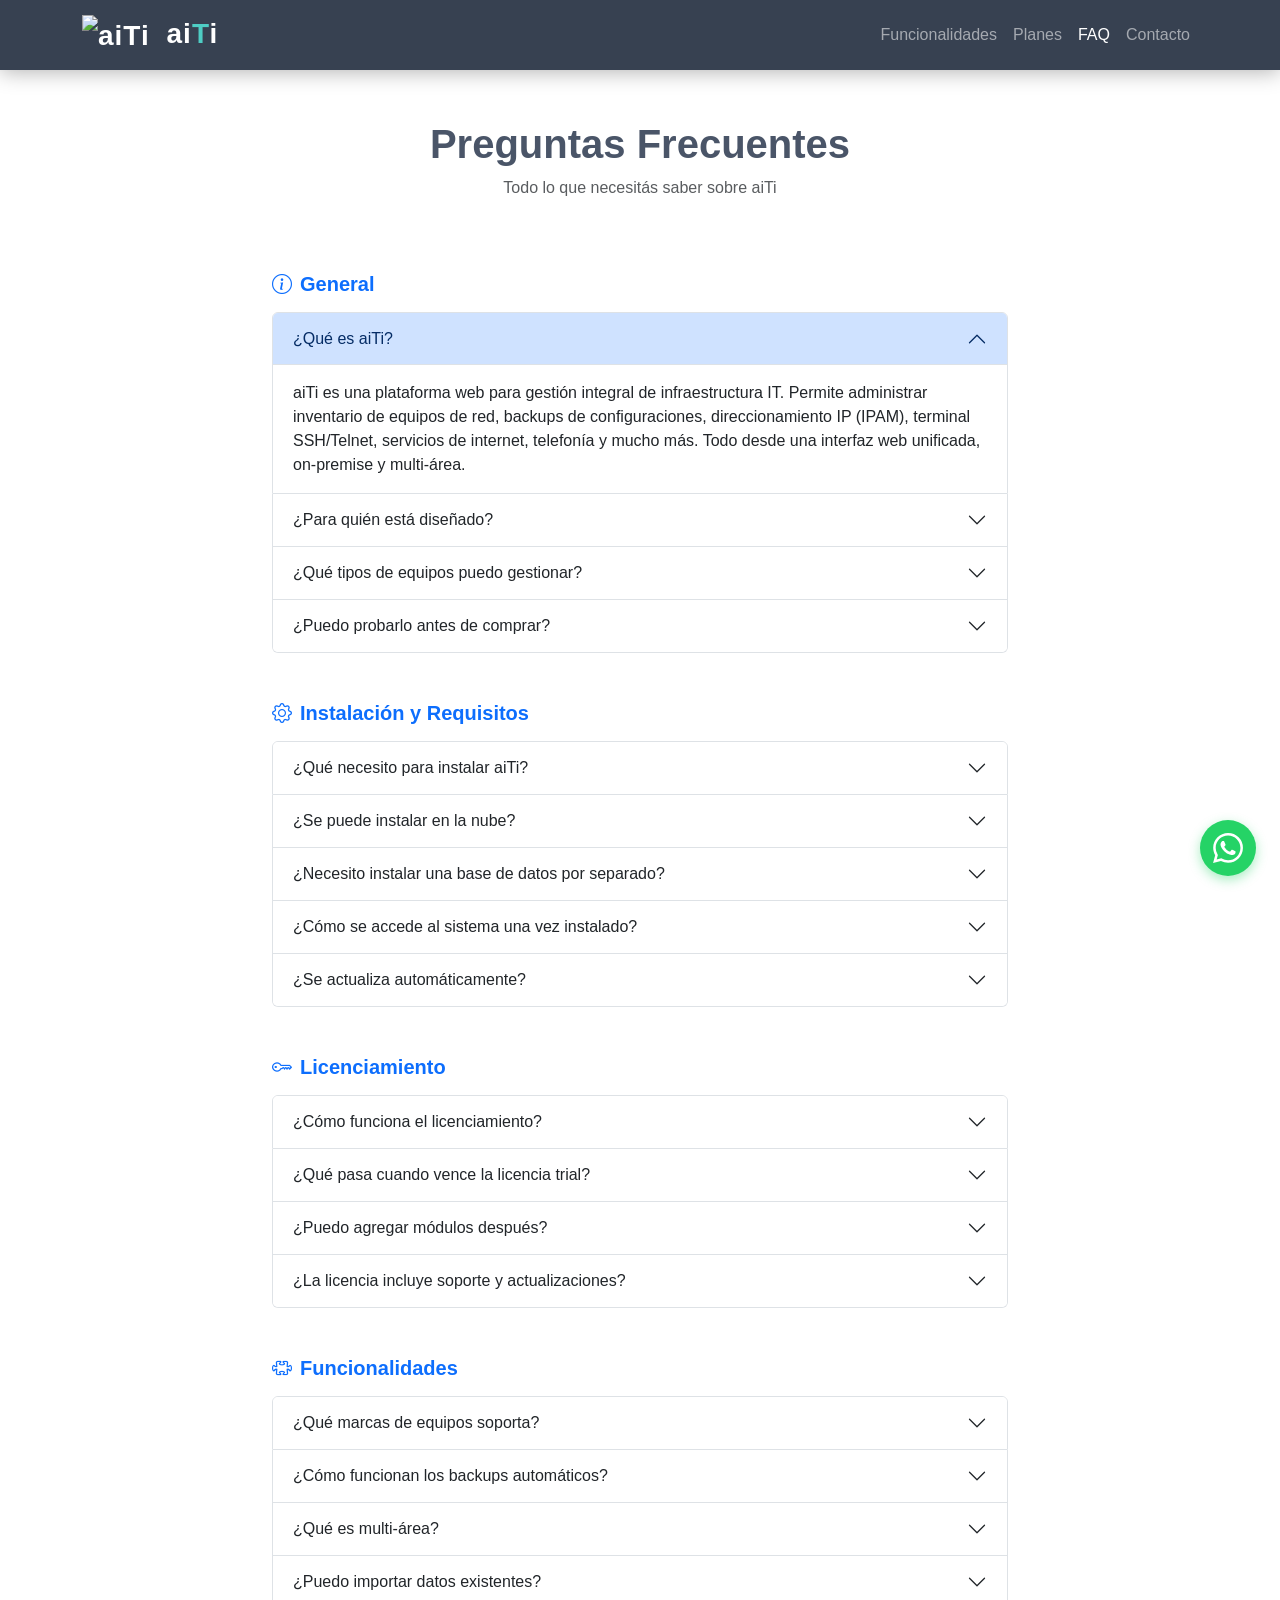
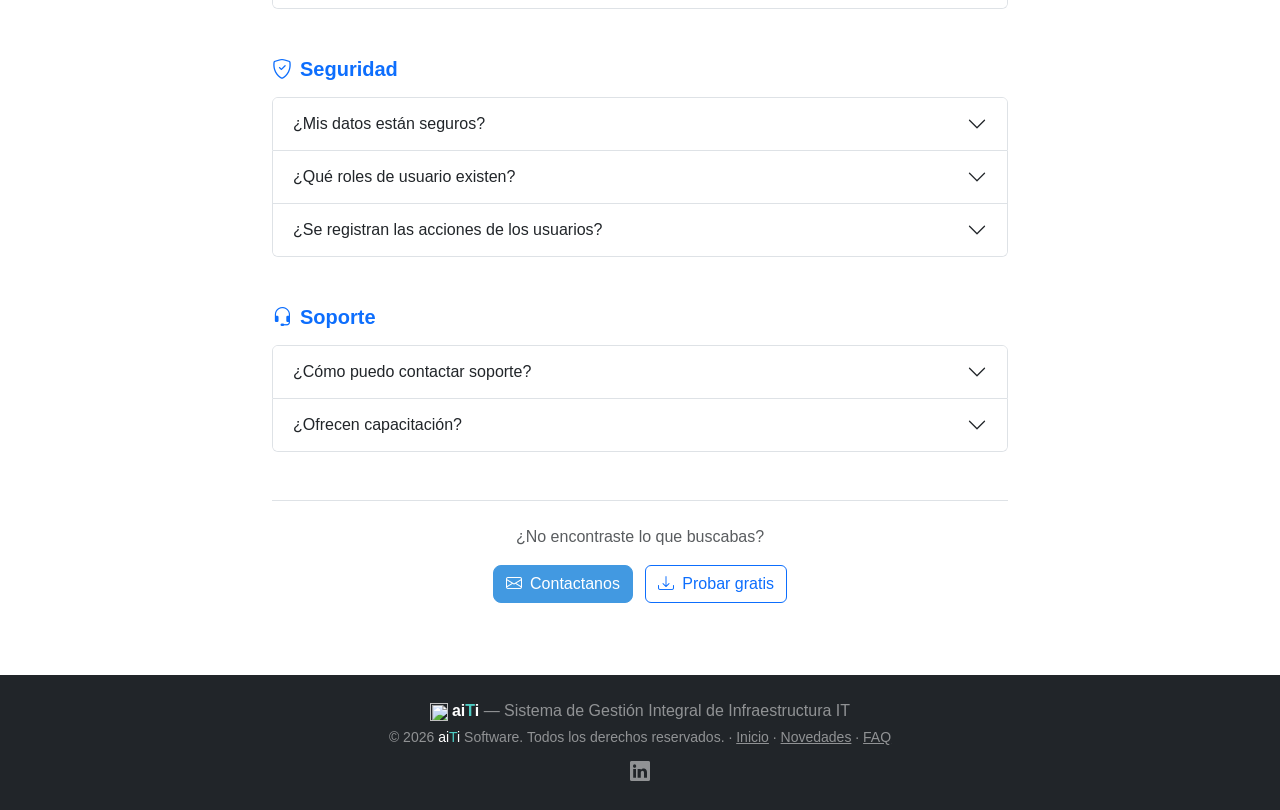
==== commit d44ac223: "feat: botón flotante WhatsApp con pulso y tooltip en todas las páginas" ====
--- a/faq.html
+++ b/faq.html
@@ -387,9 +387,12 @@
     </footer>
 
     <!-- WhatsApp Floating Button -->
-    <a href="https://wa.me/5491166814229?text=Hola%2C%20quiero%20información%20sobre%20aiTi" target="_blank" rel="noopener" class="whatsapp-float" title="Chateá con nosotros por WhatsApp">
-        <svg xmlns="http://www.w3.org/2000/svg" viewBox="0 0 24 24"><path d="M17.472 14.382c-.297-.149-1.758-.867-2.03-.967-.273-.099-.471-.148-.67.15-.197.297-.767.966-.94 1.164-.173.199-.347.223-.644.075-.297-.15-1.255-.463-2.39-1.475-.883-.788-1.48-1.761-1.653-2.059-.173-.297-.018-.458.13-.606.134-.133.298-.347.446-.52.149-.174.198-.298.298-.497.099-.198.05-.371-.025-.52-.075-.149-.669-1.612-.916-2.207-.242-.579-.487-.5-.669-.51-.173-.008-.371-.01-.57-.01-.198 0-.52.074-.792.372-.272.297-1.04 1.016-1.04 2.479 0 1.462 1.065 2.875 1.213 3.074.149.198 2.096 3.2 5.077 4.487.709.306 1.262.489 1.694.625.712.227 1.36.195 1.871.118.571-.085 1.758-.719 2.006-1.413.248-.694.248-1.289.173-1.413-.074-.124-.272-.198-.57-.347m-5.421 7.403h-.004a9.87 9.87 0 01-5.031-1.378l-.361-.214-3.741.982.998-3.648-.235-.374a9.86 9.86 0 01-1.51-5.26c.001-5.45 4.436-9.884 9.888-9.884 2.64 0 5.122 1.03 6.988 2.898a9.825 9.825 0 012.893 6.994c-.003 5.45-4.437 9.884-9.885 9.884m8.413-18.297A11.815 11.815 0 0012.05 0C5.495 0 .16 5.335.157 11.892c0 2.096.547 4.142 1.588 5.945L.057 24l6.305-1.654a11.882 11.882 0 005.683 1.448h.005c6.554 0 11.89-5.335 11.893-11.893a11.821 11.821 0 00-3.48-8.413z"/></svg>
-    </a>
+    <div class="whatsapp-wrapper">
+        <a href="https://wa.me/5491166814229?text=Hola%2C%20quiero%20informaci%C3%B3n%20sobre%20aiTi" target="_blank" rel="noopener" class="whatsapp-float" aria-label="Chateá con nosotros por WhatsApp">
+            <svg xmlns="http://www.w3.org/2000/svg" viewBox="0 0 24 24"><path d="M17.472 14.382c-.297-.149-1.758-.867-2.03-.967-.273-.099-.471-.148-.67.15-.197.297-.767.966-.94 1.164-.173.199-.347.223-.644.075-.297-.15-1.255-.463-2.39-1.475-.883-.788-1.48-1.761-1.653-2.059-.173-.297-.018-.458.13-.606.134-.133.298-.347.446-.52.149-.174.198-.298.298-.497.099-.198.05-.371-.025-.52-.075-.149-.669-1.612-.916-2.207-.242-.579-.487-.5-.669-.51-.173-.008-.371-.01-.57-.01-.198 0-.52.074-.792.372-.272.297-1.04 1.016-1.04 2.479 0 1.462 1.065 2.875 1.213 3.074.149.198 2.096 3.2 5.077 4.487.709.306 1.262.489 1.694.625.712.227 1.36.195 1.871.118.571-.085 1.758-.719 2.006-1.413.248-.694.248-1.289.173-1.413-.074-.124-.272-.198-.57-.347m-5.421 7.403h-.004a9.87 9.87 0 01-5.031-1.378l-.361-.214-3.741.982.998-3.648-.235-.374a9.86 9.86 0 01-1.51-5.26c.001-5.45 4.436-9.884 9.888-9.884 2.64 0 5.122 1.03 6.988 2.898a9.825 9.825 0 012.893 6.994c-.003 5.45-4.437 9.884-9.885 9.884m8.413-18.297A11.815 11.815 0 0012.05 0C5.495 0 .16 5.335.157 11.892c0 2.096.547 4.142 1.588 5.945L.057 24l6.305-1.654a11.882 11.882 0 005.683 1.448h.005c6.554 0 11.89-5.335 11.893-11.893a11.821 11.821 0 00-3.48-8.413z"/></svg>
+        </a>
+        <span class="whatsapp-tooltip">¿Consultas? Escribinos</span>
+    </div>
 
     <script src="https://cdn.jsdelivr.net/npm/bootstrap@5.3.0/dist/js/bootstrap.bundle.min.js"></script>
 </body>
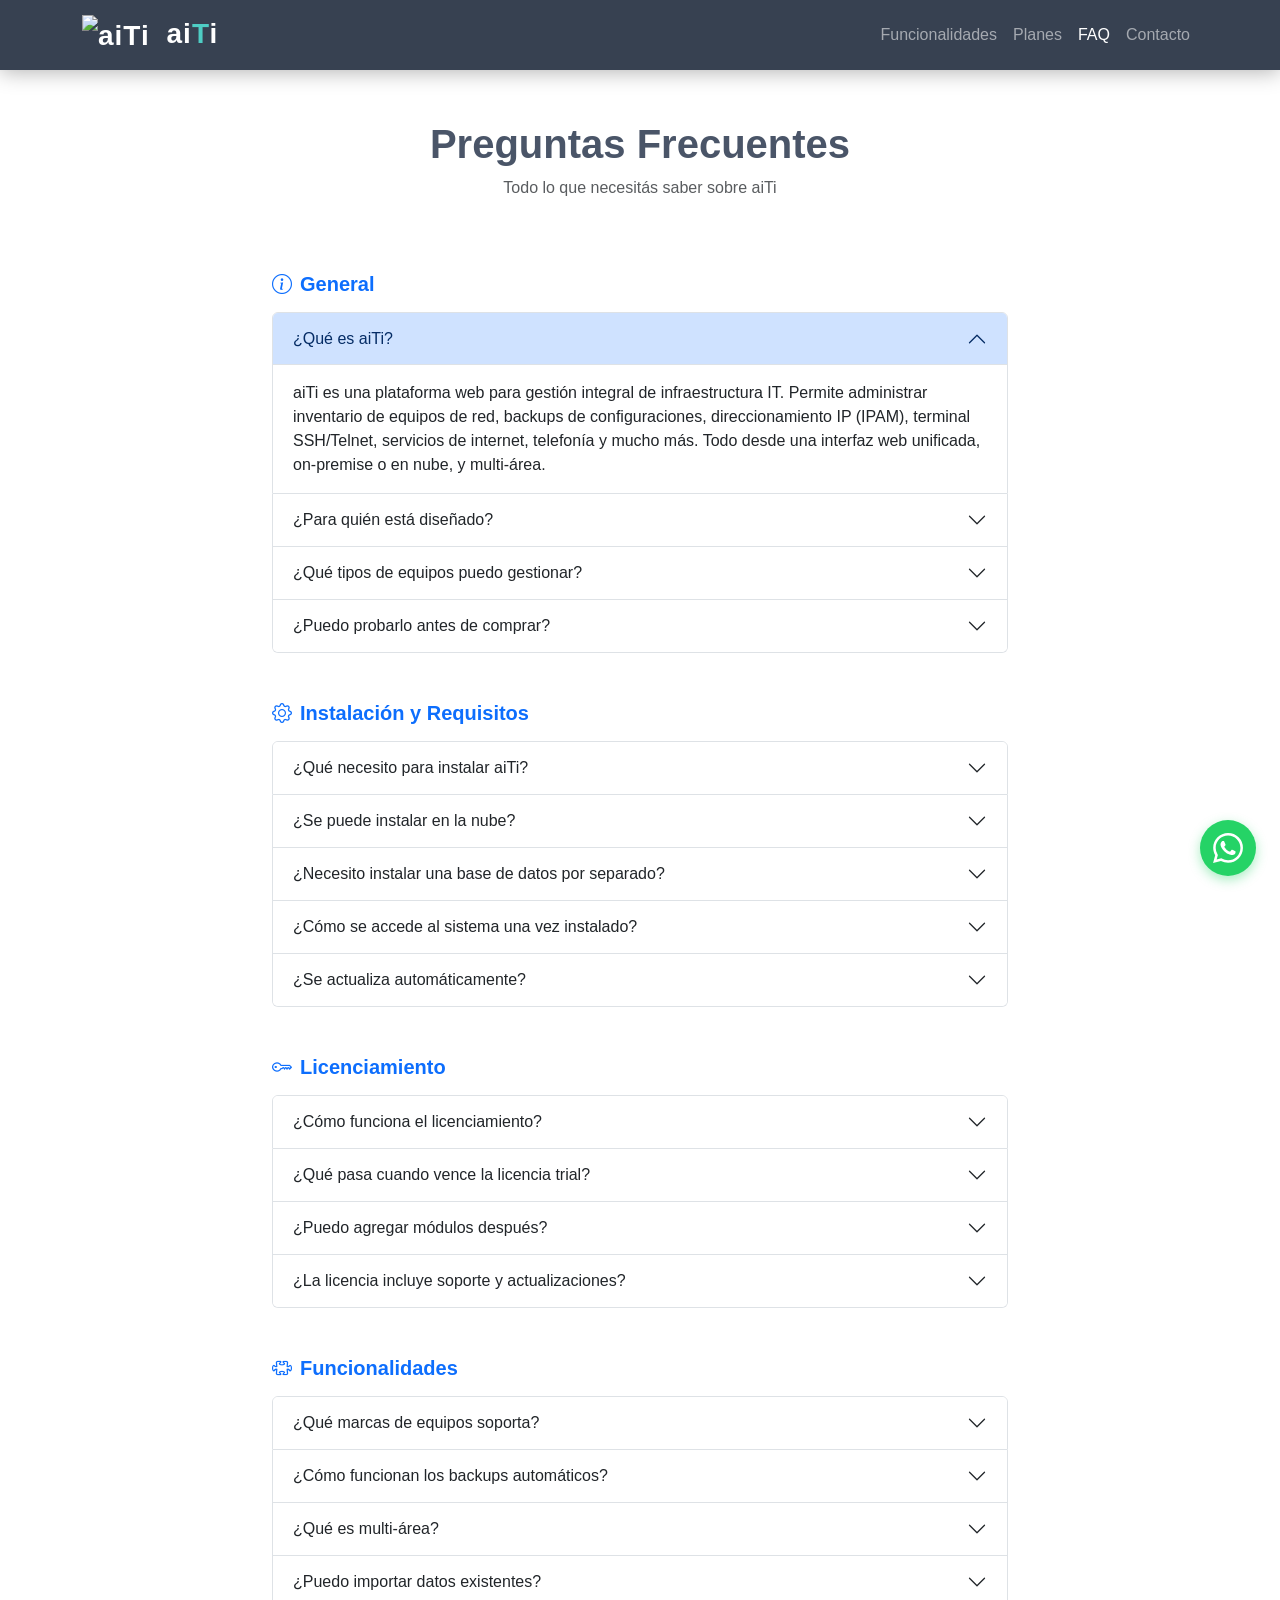
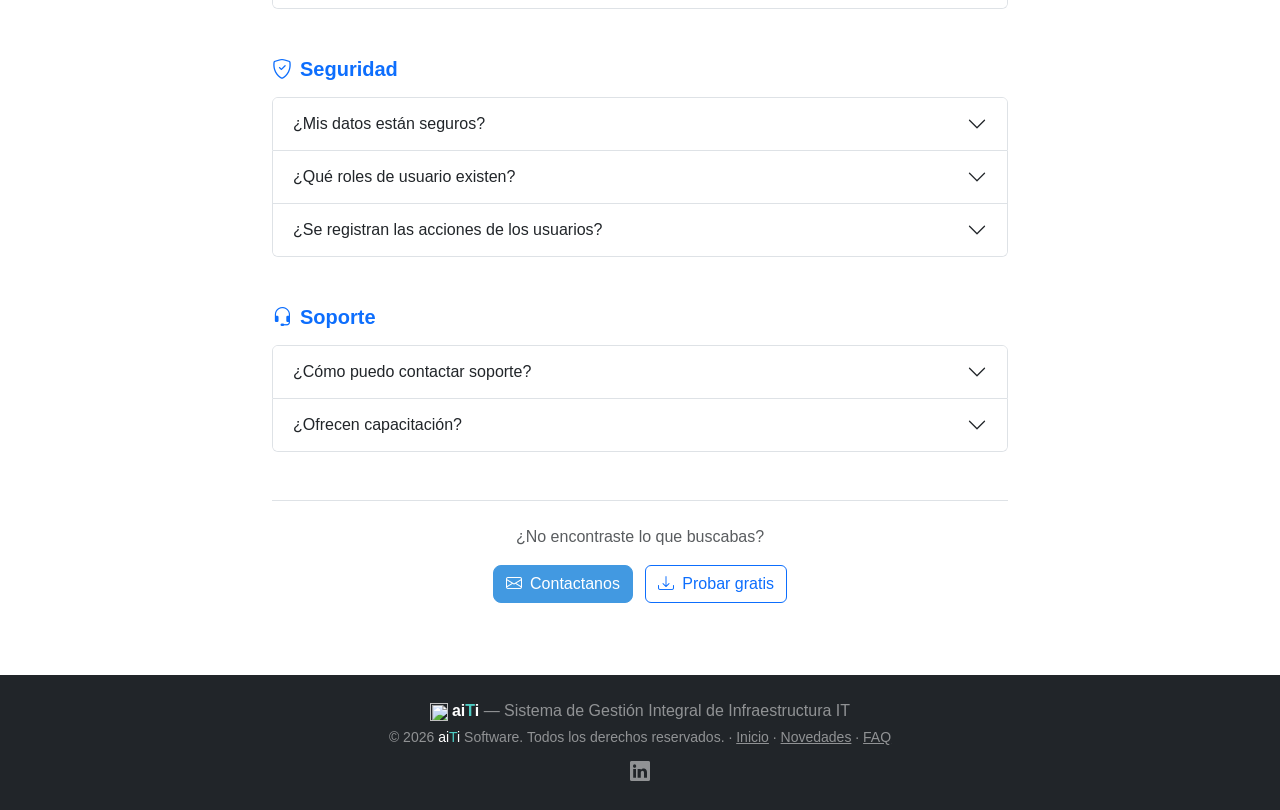
==== commit 99cde99b: "ui: eliminar violeta, fondo blanco hero, paleta navy+teal, deployment on-premise/nube en textos" ====
--- a/faq.html
+++ b/faq.html
@@ -73,7 +73,7 @@
                             </h2>
                             <div id="g1" class="accordion-collapse collapse show" data-bs-parent="#faqGeneral">
                                 <div class="accordion-body">
-                                    aiTi es una plataforma web para gestión integral de infraestructura IT. Permite administrar inventario de equipos de red, backups de configuraciones, direccionamiento IP (IPAM), terminal SSH/Telnet, servicios de internet, telefonía y mucho más. Todo desde una interfaz web unificada, on-premise y multi-área.
+                                    aiTi es una plataforma web para gestión integral de infraestructura IT. Permite administrar inventario de equipos de red, backups de configuraciones, direccionamiento IP (IPAM), terminal SSH/Telnet, servicios de internet, telefonía y mucho más. Todo desde una interfaz web unificada, on-premise o en nube, y multi-área.
                                 </div>
                             </div>
                         </div>
@@ -139,7 +139,7 @@
                             </h2>
                             <div id="i2" class="accordion-collapse collapse" data-bs-parent="#faqInstalacion">
                                 <div class="accordion-body">
-                                    Sí. Podés instalar aiTi en un VPS Windows (AWS, Azure, DigitalOcean, etc.) y conectarlo a tu red via VPN. De esta forma obtenés alta disponibilidad sin invertir en hardware propio. El sistema necesita acceso a la LAN para las funciones de backup SSH y terminal remota.
+                                    Sí. Podés instalar aiTi en un servidor Windows en la nube (Azure, AWS, etc.) y conectarlo a tu red mediante VPN. De esta forma obtenés alta disponibilidad sin invertir en hardware propio. Los módulos que se conectan a equipos (backups SSH, terminal, monitoreo) necesitan acceso a la LAN del cliente.
                                 </div>
                             </div>
                         </div>
@@ -301,7 +301,7 @@
                             </h2>
                             <div id="s1" class="accordion-collapse collapse" data-bs-parent="#faqSeguridad">
                                 <div class="accordion-body">
-                                    Sí. aiTi es 100% on-premise: tus datos nunca salen de tu servidor. Las credenciales SSH se almacenan encriptadas, el acceso es via HTTPS, y el sistema incluye auditoría completa de todas las acciones, bloqueo por intentos fallidos y control de sesiones activas.
+                                    Sí. aiTi es on-premise o en nube propia: tus datos nunca dependen de servidores de terceros. Las credenciales SSH se almacenan encriptadas, el acceso es via HTTPS, y el sistema incluye auditoría completa de todas las acciones, bloqueo por intentos fallidos y control de sesiones activas.
                                 </div>
                             </div>
                         </div>
--- a/css/style.css
+++ b/css/style.css
@@ -7,8 +7,10 @@
     --primary: #4299e1;
     --primary-dark: #3182ce;
     --primary-light: #63b3ed;
-    --gradient-start: #667eea;
-    --gradient-end: #764ba2;
+    --accent: #4ECDC4;
+    --accent-dark: #44b8b0;
+    --navy: #2d3748;
+    --navy-light: #4a5568;
 }
 
 /* General */
@@ -40,8 +42,9 @@
 /* Hero */
 .hero-section {
     min-height: 100vh;
-    background: linear-gradient(135deg, var(--gradient-start) 0%, var(--gradient-end) 100%);
-    padding-top: 80px;
+    background: #ffffff;
+    padding-top: 100px;
+    padding-bottom: 60px;
     position: relative;
     overflow: hidden;
 }
@@ -58,7 +61,8 @@
     left: 0;
     right: 0;
     bottom: 0;
-    background: url("data:image/svg+xml,%3Csvg width='60' height='60' viewBox='0 0 60 60' xmlns='http://www.w3.org/2000/svg'%3E%3Cg fill='none' fill-rule='evenodd'%3E%3Cg fill='%23ffffff' fill-opacity='0.05'%3E%3Cpath d='M36 34v-4h-2v4h-4v2h4v4h2v-4h4v-2h-4zm0-30V0h-2v4h-4v2h4v4h2V6h4V4h-4zM6 34v-4H4v4H0v2h4v4h2v-4h4v-2H6zM6 4V0H4v4H0v2h4v4h2V6h4V4H6z'/%3E%3C/g%3E%3C/g%3E%3C/svg%3E");
+    background: radial-gradient(ellipse at 70% 50%, rgba(78, 205, 196, 0.06) 0%, transparent 60%),
+                radial-gradient(ellipse at 20% 80%, rgba(66, 153, 225, 0.04) 0%, transparent 50%);
     pointer-events: none;
 }
 
@@ -68,12 +72,11 @@
 }
 
 .mockup-window {
-    background: rgba(255, 255, 255, 0.1);
-    backdrop-filter: blur(10px);
+    background: #fff;
     border-radius: 12px;
-    border: 1px solid rgba(255, 255, 255, 0.2);
+    border: 1px solid #e2e8f0;
     overflow: hidden;
-    box-shadow: 0 20px 60px rgba(0, 0, 0, 0.3);
+    box-shadow: 0 20px 60px rgba(0, 0, 0, 0.1);
     transform: rotateY(-5deg) rotateX(2deg);
     transition: transform 0.3s ease;
 }
@@ -83,7 +86,7 @@
 }
 
 .mockup-header {
-    background: rgba(0, 0, 0, 0.3);
+    background: #2d3748;
     padding: 10px 15px;
     display: flex;
     gap: 6px;
@@ -107,7 +110,7 @@
 
 .mockup-sidebar {
     width: 50px;
-    background: rgba(255, 255, 255, 0.1);
+    background: #f7fafc;
     border-radius: 8px;
 }
 
@@ -120,13 +123,13 @@
 
 .mockup-card {
     height: 40px;
-    background: rgba(255, 255, 255, 0.15);
+    background: #edf2f7;
     border-radius: 8px;
 }
 
 .mockup-table {
     flex: 1;
-    background: rgba(255, 255, 255, 0.08);
+    background: #f7fafc;
     border-radius: 8px;
 }
 
@@ -169,7 +172,7 @@
 .feature-icon {
     width: 40px;
     height: 40px;
-    background: linear-gradient(135deg, var(--primary), var(--primary-dark));
+    background: linear-gradient(135deg, #4ECDC4, #44b8b0);
     border-radius: 10px;
     display: flex;
     align-items: center;
